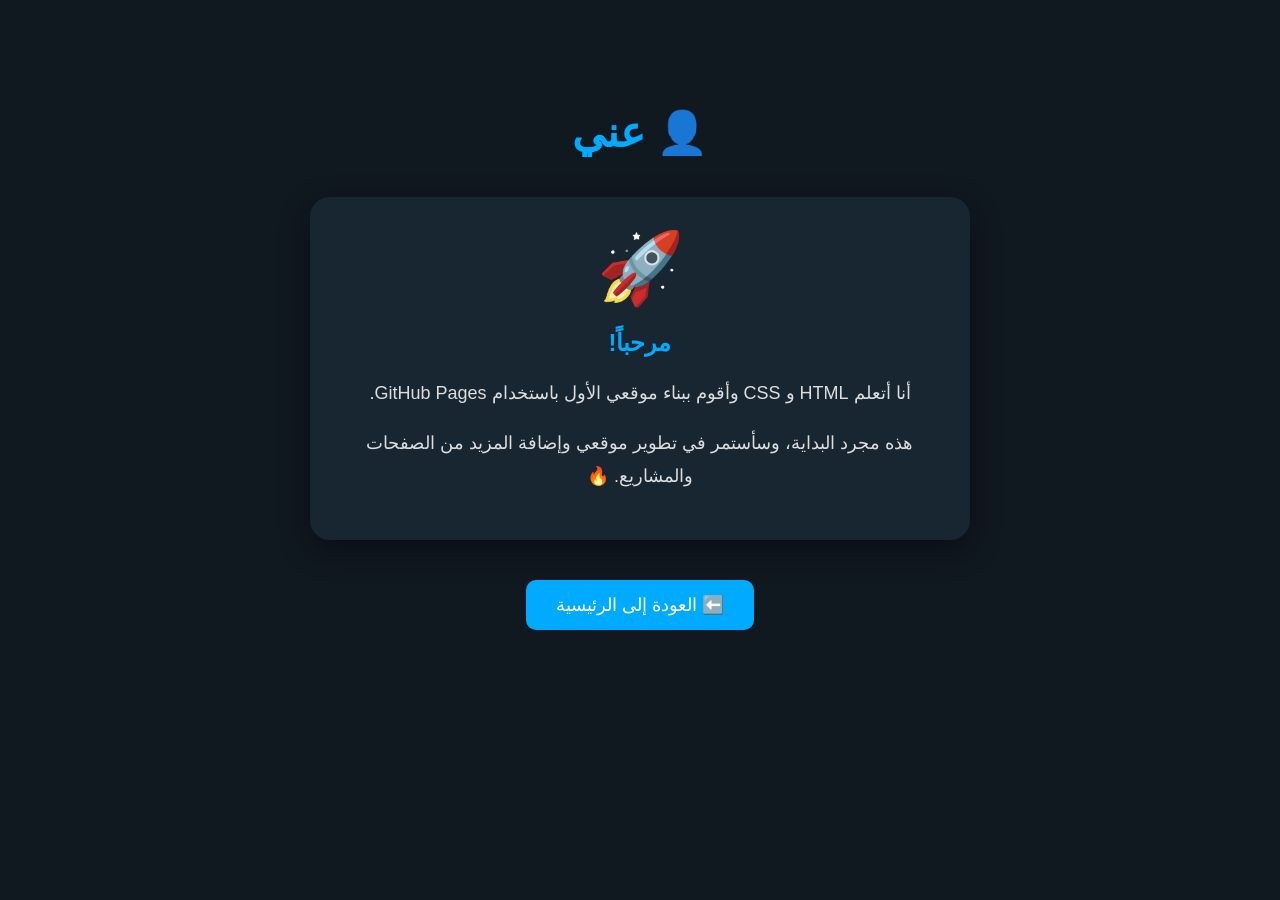
==== about.html @ 745a2730 "Add about.html for personal introduction" ====
<!DOCTYPE html>
<html lang="ar" dir="rtl">

<head>

    <meta charset="UTF-8">
    <meta name="viewport" content="width=device-width, initial-scale=1.0">

    <title>عني</title>

    <style>

        body {
            margin: 0;
            font-family: Arial, sans-serif;
            background: #101820;
            color: white;
            text-align: center;
        }

        .container {
            padding-top: 80px;
        }

        h1 {
            font-size: 42px;
            color: #00aaff;
        }

        .card {
            width: 80%;
            max-width: 600px;
            margin: 40px auto;
            padding: 30px;
            background: #182631;
            border-radius: 20px;
            box-shadow: 0 10px 30px rgba(0, 0, 0, 0.4);
        }

        .icon {
            font-size: 70px;
        }

        .card h2 {
            color: #00aaff;
        }

        .card p {
            font-size: 18px;
            color: #dddddd;
            line-height: 1.8;
        }

        .button {
            display: inline-block;
            padding: 14px 30px;
            background: #00aaff;
            color: white;
            text-decoration: none;
            border-radius: 10px;
            font-size: 18px;
            transition: 0.3s;
        }

        .button:hover {
            background: #0077cc;
            transform: scale(1.05);
        }

    </style>

</head>

<body>

    <div class="container">

        <h1>👤 عني</h1>

        <div class="card">

            <div class="icon">🚀</div>

            <h2>مرحباً!</h2>

            <p>
                أنا أتعلم HTML و CSS وأقوم ببناء
                موقعي الأول باستخدام GitHub Pages.
            </p>

            <p>
                هذه مجرد البداية، وسأستمر في تطوير موقعي وإضافة
                المزيد من الصفحات والمشاريع. 🔥
            </p>

        </div>

        <a href="index.html" class="button">
            ⬅️ العودة إلى الرئيسية
        </a>

    </div>

</body>

</html>
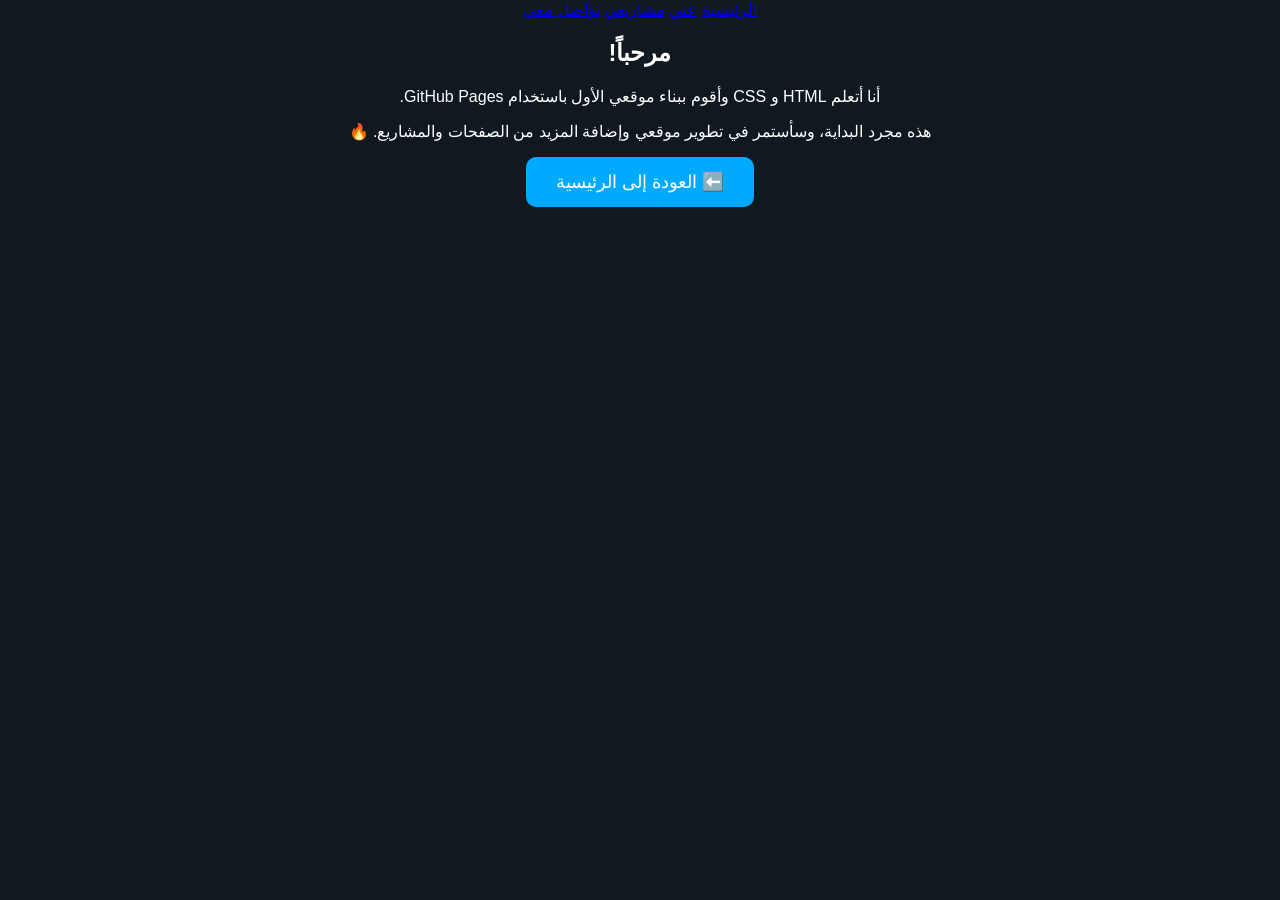
==== commit 1d4451e5: "Update about.html with navigation links Removed the previous content and added navigation links." ====
--- a/about.html
+++ b/about.html
@@ -73,14 +73,12 @@
 
 <body>
 
-    <div class="container">
-
-        <h1>👤 عني</h1>
-
-        <div class="card">
-
-            <div class="icon">🚀</div>
-
+<div class="nav-links">
+    <a href="index.html">الرئيسية</a>
+    <a href="about.html" class="active">عني</a>
+    <a href="projects.html">مشاريعي</a>
+    <a href="contact.html">تواصل معي</a>
+</div>
             <h2>مرحباً!</h2>
 
             <p>
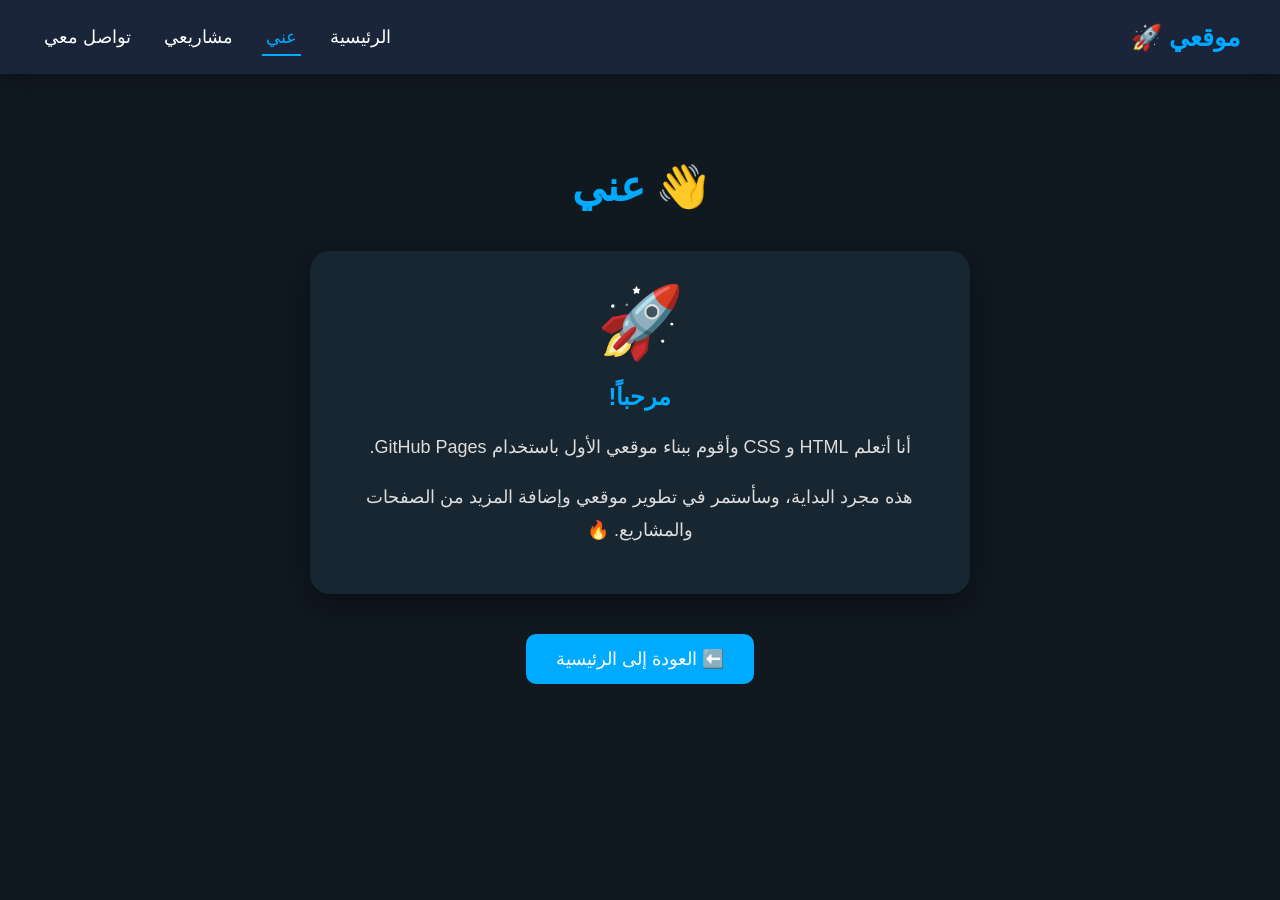
==== commit f3e788b3: "Implement responsive navbar and style updates Added a responsive navigation bar and updated styles." ====
--- a/about.html
+++ b/about.html
@@ -18,8 +18,89 @@
             text-align: center;
         }
 
+        /* =========================
+           شريط التنقل
+        ========================= */
+
+        .navbar {
+            background: rgba(27, 38, 59, 0.95);
+            padding: 18px 40px;
+
+            display: flex;
+            justify-content: space-between;
+            align-items: center;
+
+            position: sticky;
+            top: 0;
+            z-index: 1000;
+
+            box-shadow: 0 5px 20px rgba(0, 0, 0, 0.3);
+        }
+
+        .navbar h2 {
+            margin: 0;
+            color: #00a8ff;
+            font-size: 25px;
+        }
+
+        .nav-links {
+            display: flex;
+            gap: 25px;
+            align-items: center;
+        }
+
+        .nav-links a {
+            position: relative;
+
+            color: white;
+            text-decoration: none;
+            font-size: 18px;
+
+            padding: 8px 4px;
+
+            transition: 0.3s;
+        }
+
+        .nav-links a:hover {
+            color: #00a8ff;
+        }
+
+        .nav-links a::after {
+            content: "";
+
+            position: absolute;
+            bottom: 0;
+            right: 0;
+
+            width: 0;
+            height: 2px;
+
+            background: #00a8ff;
+
+            transition: 0.3s;
+        }
+
+        .nav-links a:hover::after {
+            width: 100%;
+        }
+
+        /* الصفحة الحالية */
+
+        .nav-links a.active {
+            color: #00a8ff;
+        }
+
+        .nav-links a.active::after {
+            width: 100%;
+        }
+
+
+        /* =========================
+           المحتوى
+        ========================= */
+
         .container {
-            padding-top: 80px;
+            padding: 60px 20px;
         }
 
         h1 {
@@ -27,14 +108,32 @@
             color: #00aaff;
         }
 
+
+        /* =========================
+           البطاقة
+        ========================= */
+
         .card {
             width: 80%;
             max-width: 600px;
+
             margin: 40px auto;
+
             padding: 30px;
+
             background: #182631;
+
             border-radius: 20px;
+
             box-shadow: 0 10px 30px rgba(0, 0, 0, 0.4);
+
+            transition: 0.3s;
+        }
+
+        .card:hover {
+            transform: translateY(-8px);
+
+            box-shadow: 0 15px 35px rgba(0, 0, 0, 0.45);
         }
 
         .icon {
@@ -51,35 +150,133 @@
             line-height: 1.8;
         }
 
+
+        /* =========================
+           الزر
+        ========================= */
+
         .button {
             display: inline-block;
+
             padding: 14px 30px;
+
             background: #00aaff;
+
             color: white;
+
             text-decoration: none;
+
             border-radius: 10px;
+
             font-size: 18px;
+
             transition: 0.3s;
         }
 
         .button:hover {
             background: #0077cc;
+
             transform: scale(1.05);
         }
 
+
+        /* =========================
+           الهاتف 📱
+        ========================= */
+
+        @media (max-width: 700px) {
+
+            .navbar {
+                padding: 15px 20px;
+
+                flex-direction: column;
+
+                gap: 15px;
+            }
+
+            .nav-links {
+                gap: 15px;
+
+                flex-wrap: wrap;
+
+                justify-content: center;
+            }
+
+            .nav-links a {
+                font-size: 16px;
+            }
+
+            .container {
+                padding: 45px 15px;
+            }
+
+            h1 {
+                font-size: 35px;
+            }
+
+            .card {
+                width: 100%;
+                padding: 25px;
+            }
+
+        }
+
     </style>
 
 </head>
 
+
 <body>
 
-<div class="nav-links">
-    <a href="index.html">الرئيسية</a>
-    <a href="about.html" class="active">عني</a>
-    <a href="projects.html">مشاريعي</a>
-    <a href="contact.html">تواصل معي</a>
-</div>
-            <h2>مرحباً!</h2>
+
+    <!-- =========================
+         شريط التنقل
+    ========================= -->
+
+    <nav class="navbar">
+
+        <h2>موقعي 🚀</h2>
+
+        <div class="nav-links">
+
+            <a href="index.html">
+                الرئيسية
+            </a>
+
+            <a href="about.html" class="active">
+                عني
+            </a>
+
+            <a href="projects.html">
+                مشاريعي
+            </a>
+
+            <a href="contact.html">
+                تواصل معي
+            </a>
+
+        </div>
+
+    </nav>
+
+
+    <!-- =========================
+         المحتوى
+    ========================= -->
+
+    <div class="container">
+
+        <h1>👋 عني</h1>
+
+        <div class="card">
+
+            <div class="icon">
+                🚀
+            </div>
+
+            <h2>
+                مرحباً!
+            </h2>
 
             <p>
                 أنا أتعلم HTML و CSS وأقوم ببناء
@@ -87,11 +284,12 @@
             </p>
 
             <p>
-                هذه مجرد البداية، وسأستمر في تطوير موقعي وإضافة
-                المزيد من الصفحات والمشاريع. 🔥
+                هذه مجرد البداية، وسأستمر في تطوير
+                موقعي وإضافة المزيد من الصفحات والمشاريع. 🔥
             </p>
 
         </div>
+
 
         <a href="index.html" class="button">
             ⬅️ العودة إلى الرئيسية
@@ -99,6 +297,8 @@
 
     </div>
 
+
 </body>
 
 </html>
+
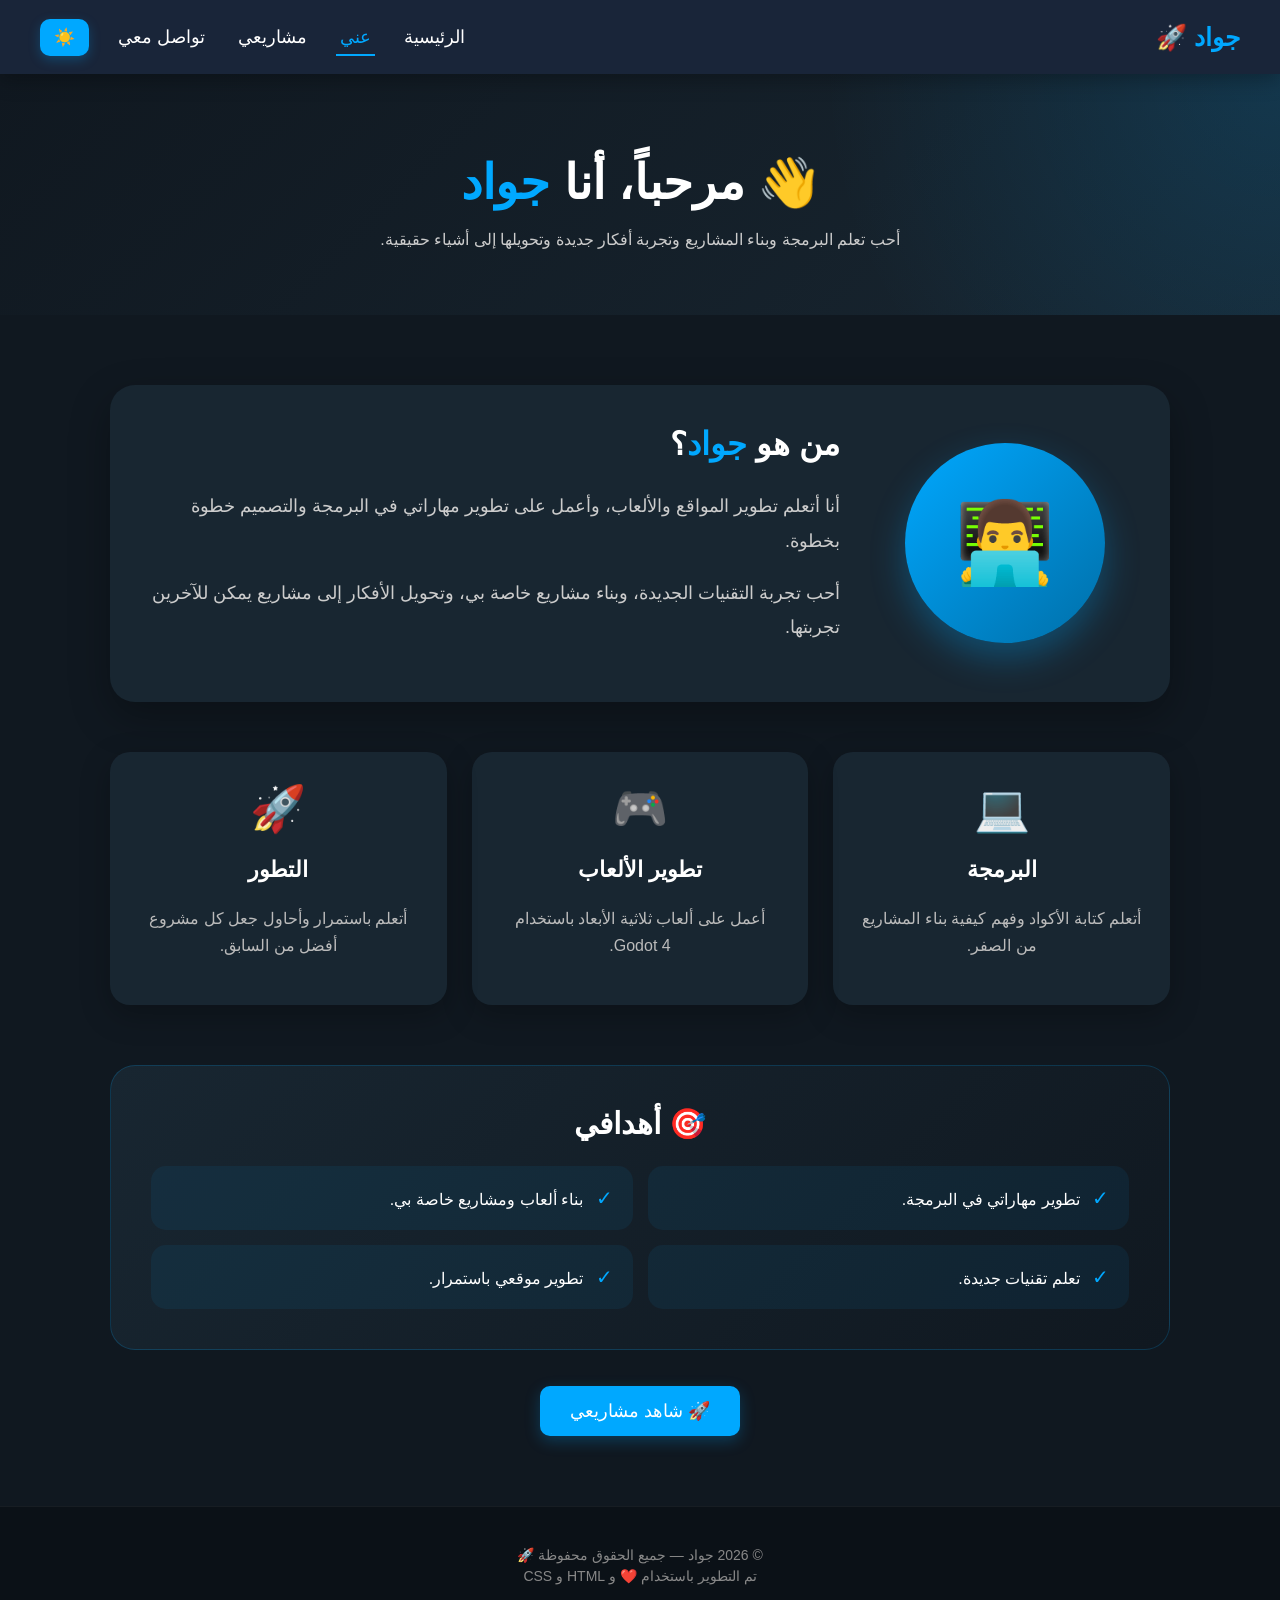
==== commit a3e93a7b: "Enhance about.html with new styles and content Updated the about page with new styles, content, and " ====
--- a/about.html
+++ b/about.html
@@ -2,240 +2,359 @@
 <html lang="ar" dir="rtl">
 
 <head>
-
     <meta charset="UTF-8">
     <meta name="viewport" content="width=device-width, initial-scale=1.0">
 
-    <title>عني</title>
+    <title>عني | جواد</title>
+
+    <link rel="stylesheet" href="style.css">
 
     <style>
 
-        body {
-            margin: 0;
-            font-family: Arial, sans-serif;
-            background: #101820;
-            color: white;
+        /* =========================
+           صفحة عني
+        ========================== */
+
+        .about-hero {
+            padding: 80px 20px 60px;
+
+            background:
+                radial-gradient(
+                    circle at top right,
+                    rgba(0, 168, 255, 0.15),
+                    transparent 35%
+                ),
+                linear-gradient(
+                    135deg,
+                    #101820,
+                    #182631
+                );
+        }
+
+        .about-hero h1 {
+            font-size: 48px;
+
+            margin: 0 0 15px;
+        }
+
+        .about-hero h1 span {
+            color: #00a8ff;
+        }
+
+        .about-hero p {
+            max-width: 700px;
+
+            margin: auto;
+
+            color: #cccccc;
+
+            line-height: 1.8;
+        }
+
+
+        /* =========================
+           بطاقة التعريف
+        ========================== */
+
+        .about-container {
+            max-width: 1100px;
+
+            margin: auto;
+
+            padding: 70px 20px;
+        }
+
+        .about-profile {
+            display: grid;
+
+            grid-template-columns: 250px 1fr;
+
+            gap: 40px;
+
+            align-items: center;
+
+            padding: 40px;
+
+            background: #182631;
+
+            border-radius: 25px;
+
+            box-shadow:
+                0 15px 40px rgba(0, 0, 0, 0.3);
+
+            text-align: right;
+        }
+
+
+        .profile-icon {
+            width: 200px;
+            height: 200px;
+
+            margin: auto;
+
+            display: flex;
+
+            justify-content: center;
+            align-items: center;
+
+            border-radius: 50%;
+
+            background:
+                linear-gradient(
+                    135deg,
+                    #00a8ff,
+                    #006fa8
+                );
+
+            font-size: 80px;
+
+            box-shadow:
+                0 15px 35px rgba(0, 168, 255, 0.3);
+        }
+
+        .about-profile h2 {
+            font-size: 32px;
+
+            margin-top: 0;
+        }
+
+        .about-profile h2 span {
+            color: #00a8ff;
+        }
+
+        .about-profile p {
+            color: #cccccc;
+
+            font-size: 18px;
+
+            line-height: 1.9;
+        }
+
+
+        /* =========================
+           بطاقات المعلومات
+        ========================== */
+
+        .about-grid {
+            display: grid;
+
+            grid-template-columns:
+                repeat(3, 1fr);
+
+            gap: 25px;
+
+            margin-top: 50px;
+        }
+
+        .about-box {
+            padding: 30px 25px;
+
+            background: #182631;
+
+            border-radius: 20px;
+
+            box-shadow:
+                0 10px 30px rgba(0, 0, 0, 0.25);
+
+            transition: 0.35s;
+
             text-align: center;
         }
 
+        .about-box:hover {
+            transform: translateY(-8px);
+
+            box-shadow:
+                0 15px 35px rgba(0, 168, 255, 0.12);
+        }
+
+        .about-box .icon {
+            font-size: 45px;
+
+            margin-bottom: 15px;
+        }
+
+        .about-box h3 {
+            font-size: 22px;
+        }
+
+        .about-box p {
+            color: #bbbbbb;
+
+            font-size: 16px;
+
+            line-height: 1.7;
+        }
+
+
         /* =========================
-           شريط التنقل
-        ========================= */
-
-        .navbar {
-            background: rgba(27, 38, 59, 0.95);
-            padding: 18px 40px;
-
-            display: flex;
-            justify-content: space-between;
-            align-items: center;
-
-            position: sticky;
-            top: 0;
-            z-index: 1000;
-
-            box-shadow: 0 5px 20px rgba(0, 0, 0, 0.3);
-        }
-
-        .navbar h2 {
-            margin: 0;
+           الأهداف
+        ========================== */
+
+        .goals {
+            margin-top: 60px;
+
+            padding: 40px;
+
+            background:
+                linear-gradient(
+                    135deg,
+                    #182631,
+                    #101820
+                );
+
+            border-radius: 25px;
+
+            border: 1px solid rgba(0, 168, 255, 0.2);
+        }
+
+        .goals h2 {
+            font-size: 30px;
+
+            margin-top: 0;
+        }
+
+        .goal-list {
+            display: grid;
+
+            grid-template-columns:
+                repeat(2, 1fr);
+
+            gap: 15px;
+
+            margin-top: 25px;
+        }
+
+        .goal {
+            padding: 20px;
+
+            background: rgba(0, 168, 255, 0.07);
+
+            border-radius: 15px;
+
+            text-align: right;
+
+            transition: 0.3s;
+        }
+
+        .goal:hover {
+            transform: translateX(-5px);
+
+            background: rgba(0, 168, 255, 0.12);
+        }
+
+        .goal span {
             color: #00a8ff;
-            font-size: 25px;
-        }
-
-        .nav-links {
-            display: flex;
-            gap: 25px;
-            align-items: center;
-        }
-
-        .nav-links a {
-            position: relative;
-
-            color: white;
-            text-decoration: none;
-            font-size: 18px;
-
-            padding: 8px 4px;
-
-            transition: 0.3s;
-        }
-
-        .nav-links a:hover {
-            color: #00a8ff;
-        }
-
-        .nav-links a::after {
-            content: "";
-
-            position: absolute;
-            bottom: 0;
-            right: 0;
-
-            width: 0;
-            height: 2px;
-
-            background: #00a8ff;
-
-            transition: 0.3s;
-        }
-
-        .nav-links a:hover::after {
-            width: 100%;
-        }
-
-        /* الصفحة الحالية */
-
-        .nav-links a.active {
-            color: #00a8ff;
-        }
-
-        .nav-links a.active::after {
-            width: 100%;
+
+            font-size: 20px;
+
+            margin-left: 8px;
         }
 
 
         /* =========================
-           المحتوى
-        ========================= */
-
-        .container {
-            padding: 60px 20px;
-        }
-
-        h1 {
-            font-size: 42px;
-            color: #00aaff;
+           الوضع الفاتح
+        ========================== */
+
+        body.light-mode .about-hero {
+            background:
+                radial-gradient(
+                    circle at top right,
+                    rgba(0, 119, 204, 0.12),
+                    transparent 35%
+                ),
+                linear-gradient(
+                    135deg,
+                    #ffffff,
+                    #eaf4ff
+                );
+        }
+
+        body.light-mode .about-hero p {
+            color: #555555;
+        }
+
+        body.light-mode .about-profile,
+        body.light-mode .about-box {
+            background: white;
+
+            box-shadow:
+                0 10px 30px rgba(0, 0, 0, 0.1);
+        }
+
+        body.light-mode .about-profile p,
+        body.light-mode .about-box p {
+            color: #555555;
+        }
+
+        body.light-mode .goals {
+            background:
+                linear-gradient(
+                    135deg,
+                    #ffffff,
+                    #eaf4ff
+                );
         }
 
 
         /* =========================
-           البطاقة
-        ========================= */
-
-        .card {
-            width: 80%;
-            max-width: 600px;
-
-            margin: 40px auto;
-
-            padding: 30px;
-
-            background: #182631;
-
-            border-radius: 20px;
-
-            box-shadow: 0 10px 30px rgba(0, 0, 0, 0.4);
-
-            transition: 0.3s;
-        }
-
-        .card:hover {
-            transform: translateY(-8px);
-
-            box-shadow: 0 15px 35px rgba(0, 0, 0, 0.45);
-        }
-
-        .icon {
-            font-size: 70px;
-        }
-
-        .card h2 {
-            color: #00aaff;
-        }
-
-        .card p {
-            font-size: 18px;
-            color: #dddddd;
-            line-height: 1.8;
-        }
-
-
-        /* =========================
-           الزر
-        ========================= */
-
-        .button {
-            display: inline-block;
-
-            padding: 14px 30px;
-
-            background: #00aaff;
-
-            color: white;
-
-            text-decoration: none;
-
-            border-radius: 10px;
-
-            font-size: 18px;
-
-            transition: 0.3s;
-        }
-
-        .button:hover {
-            background: #0077cc;
-
-            transform: scale(1.05);
-        }
-
-
-        /* =========================
-           الهاتف 📱
-        ========================= */
-
-        @media (max-width: 700px) {
-
-            .navbar {
-                padding: 15px 20px;
-
-                flex-direction: column;
-
-                gap: 15px;
-            }
-
-            .nav-links {
-                gap: 15px;
-
-                flex-wrap: wrap;
-
-                justify-content: center;
-            }
-
-            .nav-links a {
-                font-size: 16px;
-            }
-
-            .container {
-                padding: 45px 15px;
-            }
-
-            h1 {
-                font-size: 35px;
-            }
-
-            .card {
-                width: 100%;
-                padding: 25px;
+           الهاتف
+        ========================== */
+
+        @media (max-width: 800px) {
+
+            .about-profile {
+                grid-template-columns: 1fr;
+
+                text-align: center;
+            }
+
+            .about-grid {
+                grid-template-columns: 1fr;
+            }
+
+            .goal-list {
+                grid-template-columns: 1fr;
+            }
+
+        }
+
+        @media (max-width: 600px) {
+
+            .about-hero h1 {
+                font-size: 36px;
+            }
+
+            .about-profile {
+                padding: 30px 20px;
+            }
+
+            .profile-icon {
+                width: 150px;
+                height: 150px;
+
+                font-size: 60px;
+            }
+
+            .goals {
+                padding: 30px 20px;
             }
 
         }
 
     </style>
-
 </head>
 
 
 <body>
-
 
     <!-- =========================
          شريط التنقل
-    ========================= -->
+    ========================== -->
 
     <nav class="navbar">
 
-        <h2>موقعي 🚀</h2>
+        <h2>جواد 🚀</h2>
 
         <div class="nav-links">
 
@@ -255,48 +374,274 @@
                 تواصل معي
             </a>
 
+            <button
+                id="theme-button"
+                class="theme-button">
+                ☀️
+            </button>
+
         </div>
 
     </nav>
+
+
+    <!-- =========================
+         المقدمة
+    ========================== -->
+
+    <section class="about-hero">
+
+        <h1>
+            👋 مرحباً، أنا
+            <span>جواد</span>
+        </h1>
+
+        <p>
+            أحب تعلم البرمجة وبناء المشاريع
+            وتجربة أفكار جديدة وتحويلها إلى
+            أشياء حقيقية.
+        </p>
+
+    </section>
 
 
     <!-- =========================
          المحتوى
-    ========================= -->
-
-    <div class="container">
-
-        <h1>👋 عني</h1>
-
-        <div class="card">
-
-            <div class="icon">
-                🚀
+    ========================== -->
+
+    <main class="about-container">
+
+
+        <!-- بطاقة التعريف -->
+
+        <div class="about-profile">
+
+            <div class="profile-icon">
+                👨‍💻
             </div>
 
+            <div>
+
+                <h2>
+                    من هو <span>جواد</span>؟
+                </h2>
+
+                <p>
+                    أنا أتعلم تطوير المواقع والألعاب،
+                    وأعمل على تطوير مهاراتي في
+                    البرمجة والتصميم خطوة بخطوة.
+                </p>
+
+                <p>
+                    أحب تجربة التقنيات الجديدة،
+                    وبناء مشاريع خاصة بي،
+                    وتحويل الأفكار إلى مشاريع
+                    يمكن للآخرين تجربتها.
+                </p>
+
+            </div>
+
+        </div>
+
+
+        <!-- معلومات -->
+
+        <div class="about-grid">
+
+
+            <div class="about-box">
+
+                <div class="icon">
+                    💻
+                </div>
+
+                <h3>
+                    البرمجة
+                </h3>
+
+                <p>
+                    أتعلم كتابة الأكواد وفهم
+                    كيفية بناء المشاريع من الصفر.
+                </p>
+
+            </div>
+
+
+            <div class="about-box">
+
+                <div class="icon">
+                    🎮
+                </div>
+
+                <h3>
+                    تطوير الألعاب
+                </h3>
+
+                <p>
+                    أعمل على ألعاب ثلاثية الأبعاد
+                    باستخدام Godot 4.
+                </p>
+
+            </div>
+
+
+            <div class="about-box">
+
+                <div class="icon">
+                    🚀
+                </div>
+
+                <h3>
+                    التطور
+                </h3>
+
+                <p>
+                    أتعلم باستمرار وأحاول جعل
+                    كل مشروع أفضل من السابق.
+                </p>
+
+            </div>
+
+
+        </div>
+
+
+        <!-- الأهداف -->
+
+        <div class="goals">
+
             <h2>
-                مرحباً!
+                🎯 أهدافي
             </h2>
 
-            <p>
-                أنا أتعلم HTML و CSS وأقوم ببناء
-                موقعي الأول باستخدام GitHub Pages.
-            </p>
-
-            <p>
-                هذه مجرد البداية، وسأستمر في تطوير
-                موقعي وإضافة المزيد من الصفحات والمشاريع. 🔥
-            </p>
+            <div class="goal-list">
+
+                <div class="goal">
+
+                    <span>✓</span>
+
+                    تطوير مهاراتي في البرمجة.
+
+                </div>
+
+
+                <div class="goal">
+
+                    <span>✓</span>
+
+                    بناء ألعاب ومشاريع خاصة بي.
+
+                </div>
+
+
+                <div class="goal">
+
+                    <span>✓</span>
+
+                    تعلم تقنيات جديدة.
+
+                </div>
+
+
+                <div class="goal">
+
+                    <span>✓</span>
+
+                    تطوير موقعي باستمرار.
+
+                </div>
+
+            </div>
 
         </div>
 
 
-        <a href="index.html" class="button">
-            ⬅️ العودة إلى الرئيسية
+        <br><br>
+
+
+        <a href="projects.html" class="button">
+            🚀 شاهد مشاريعي
         </a>
 
-    </div>
-
+    </main>
+
+
+    <!-- =========================
+         Footer
+    ========================== -->
+
+    <footer>
+
+        <p>
+            © 2026 جواد — جميع الحقوق محفوظة 🚀
+        </p>
+
+        <p>
+            تم التطوير باستخدام ❤️ و HTML و CSS
+        </p>
+
+    </footer>
+
+
+    <!-- =========================
+         الوضع الليلي / الفاتح
+    ========================== -->
+
+    <script>
+
+        const themeButton =
+            document.getElementById("theme-button");
+
+        const savedTheme =
+            localStorage.getItem("theme");
+
+
+        if (savedTheme === "light") {
+
+            document.body.classList.add("light-mode");
+
+            themeButton.textContent = "🌙";
+
+        }
+
+
+        themeButton.addEventListener(
+            "click",
+            function () {
+
+                document.body.classList.toggle(
+                    "light-mode"
+                );
+
+
+                if (
+                    document.body.classList.contains(
+                        "light-mode"
+                    )
+                ) {
+
+                    themeButton.textContent = "🌙";
+
+                    localStorage.setItem(
+                        "theme",
+                        "light"
+                    );
+
+                } else {
+
+                    themeButton.textContent = "☀️";
+
+                    localStorage.setItem(
+                        "theme",
+                        "dark"
+                    );
+
+                }
+
+            }
+        );
+
+    </script>
 
 </body>
 
--- a/style.css
+++ b/style.css
@@ -0,0 +1,1020 @@
+/* =========================
+   الإعدادات الأساسية
+========================= */
+
+* {
+    box-sizing: border-box;
+}
+
+html {
+    scroll-behavior: smooth;
+}
+
+body {
+    margin: 0;
+    font-family: Arial, sans-serif;
+    background: #101820;
+    color: white;
+    text-align: center;
+
+    transition:
+        background 0.4s ease,
+        color 0.4s ease;
+
+    animation: pageLoad 0.7s ease;
+}
+
+@keyframes pageLoad {
+    from {
+        opacity: 0;
+        transform: translateY(10px);
+    }
+
+    to {
+        opacity: 1;
+        transform: translateY(0);
+    }
+}
+
+
+/* =========================
+   شريط التنقل
+========================= */
+
+.navbar {
+    background: rgba(27, 38, 59, 0.95);
+
+    padding: 18px 40px;
+
+    display: flex;
+    justify-content: space-between;
+    align-items: center;
+
+    position: sticky;
+    top: 0;
+
+    z-index: 1000;
+
+    box-shadow: 0 5px 20px rgba(0, 0, 0, 0.3);
+
+    backdrop-filter: blur(12px);
+
+    transition: 0.4s;
+}
+
+.navbar h2 {
+    margin: 0;
+
+    color: #00a8ff;
+
+    font-size: 25px;
+
+    transition: 0.3s;
+}
+
+.navbar h2:hover {
+    transform: scale(1.05);
+}
+
+
+/* =========================
+   روابط التنقل
+========================= */
+
+.nav-links {
+    display: flex;
+
+    gap: 25px;
+
+    align-items: center;
+}
+
+.nav-links a {
+    position: relative;
+
+    color: white;
+
+    text-decoration: none;
+
+    font-size: 18px;
+
+    padding: 8px 4px;
+
+    transition: 0.3s;
+}
+
+.nav-links a::after {
+    content: "";
+
+    position: absolute;
+
+    bottom: 0;
+    right: 0;
+
+    width: 0;
+    height: 2px;
+
+    background: #00a8ff;
+
+    transition: 0.3s;
+}
+
+.nav-links a:hover {
+    color: #00a8ff;
+}
+
+.nav-links a:hover::after {
+    width: 100%;
+}
+
+.nav-links a.active {
+    color: #00a8ff;
+}
+
+.nav-links a.active::after {
+    width: 100%;
+}
+
+
+/* =========================
+   زر الوضع
+========================= */
+
+.theme-button {
+    padding: 8px 14px !important;
+
+    border: none;
+
+    border-radius: 10px;
+
+    background: #00a8ff;
+
+    color: white;
+
+    font-size: 17px;
+
+    cursor: pointer;
+
+    transition: 0.3s;
+
+    box-shadow: 0 4px 12px rgba(0, 168, 255, 0.25);
+}
+
+.theme-button:hover {
+    background: #0097e6;
+
+    transform: scale(1.08);
+}
+
+
+/* =========================
+   Hero
+========================= */
+
+.hero {
+    min-height: 650px;
+
+    padding: 90px 8%;
+
+    display: flex;
+
+    justify-content: center;
+
+    align-items: center;
+
+    gap: 80px;
+
+    background:
+        radial-gradient(
+            circle at top right,
+            rgba(0, 168, 255, 0.18),
+            transparent 35%
+        ),
+        linear-gradient(
+            135deg,
+            #101820,
+            #182631
+        );
+}
+
+.hero-content {
+    max-width: 650px;
+}
+
+.welcome-badge {
+    display: inline-block;
+
+    padding: 10px 18px;
+
+    border-radius: 30px;
+
+    background: rgba(0, 168, 255, 0.12);
+
+    color: #00a8ff;
+
+    font-size: 17px;
+
+    margin-bottom: 20px;
+
+    border: 1px solid rgba(0, 168, 255, 0.25);
+}
+
+.hero h1 {
+    font-size: 55px;
+
+    margin: 10px 0 20px;
+}
+
+.hero h1 span {
+    color: #00a8ff;
+}
+
+.hero p {
+    color: #cccccc;
+
+    font-size: 21px;
+
+    line-height: 1.8;
+}
+
+.hero-buttons {
+    display: flex;
+
+    justify-content: center;
+
+    gap: 15px;
+
+    margin-top: 30px;
+
+    flex-wrap: wrap;
+}
+
+
+/* =========================
+   البطاقة الجانبية
+========================= */
+
+.hero-card {
+    width: 300px;
+
+    padding: 40px 30px;
+
+    border-radius: 25px;
+
+    background: rgba(24, 38, 49, 0.85);
+
+    border: 1px solid rgba(0, 168, 255, 0.2);
+
+    box-shadow:
+        0 20px 50px rgba(0, 0, 0, 0.4);
+
+    transition: 0.4s;
+}
+
+.hero-card:hover {
+    transform: translateY(-10px) rotate(1deg);
+
+    box-shadow:
+        0 25px 60px rgba(0, 168, 255, 0.15);
+}
+
+.code-icon {
+    width: 100px;
+    height: 100px;
+
+    margin: auto;
+
+    display: flex;
+
+    justify-content: center;
+    align-items: center;
+
+    border-radius: 25px;
+
+    background: #00a8ff;
+
+    color: white;
+
+    font-size: 35px;
+
+    font-weight: bold;
+
+    box-shadow:
+        0 10px 30px rgba(0, 168, 255, 0.35);
+}
+
+.hero-card h3 {
+    font-size: 25px;
+
+    margin-top: 25px;
+}
+
+.hero-card p {
+    font-size: 17px;
+}
+
+
+/* =========================
+   الأزرار
+========================= */
+
+.button {
+    display: inline-block;
+
+    padding: 14px 30px;
+
+    font-size: 18px;
+
+    border-radius: 10px;
+
+    background: #00a8ff;
+
+    color: white;
+
+    text-decoration: none;
+
+    transition: 0.3s;
+
+    box-shadow:
+        0 5px 15px rgba(0, 168, 255, 0.25);
+}
+
+.button:hover {
+    background: #0097e6;
+
+    transform:
+        translateY(-3px)
+        scale(1.03);
+
+    box-shadow:
+        0 8px 20px rgba(0, 168, 255, 0.4);
+}
+
+.secondary-button {
+    background: transparent;
+
+    border: 1px solid #00a8ff;
+
+    box-shadow: none;
+}
+
+.secondary-button:hover {
+    background: #00a8ff;
+}
+
+
+/* =========================
+   الأقسام
+========================= */
+
+.home-section {
+    padding: 90px 8%;
+
+    max-width: 1250px;
+
+    margin: auto;
+}
+
+.section-title {
+    display: flex;
+
+    justify-content: center;
+
+    align-items: center;
+
+    gap: 12px;
+
+    margin-bottom: 45px;
+}
+
+.section-title span {
+    font-size: 35px;
+}
+
+.section-title h2 {
+    font-size: 35px;
+
+    margin: 0;
+}
+
+
+/* =========================
+   بطاقة عني
+========================= */
+
+.home-card {
+    max-width: 800px;
+
+    margin: auto;
+
+    padding: 40px;
+
+    border-radius: 25px;
+
+    background: #182631;
+
+    box-shadow:
+        0 15px 40px rgba(0, 0, 0, 0.3);
+
+    transition: 0.4s;
+}
+
+.home-card:hover {
+    transform: translateY(-8px);
+}
+
+.home-card h3 {
+    font-size: 26px;
+}
+
+.home-card p {
+    color: #cccccc;
+
+    font-size: 19px;
+
+    line-height: 1.8;
+}
+
+
+/* =========================
+   رابط نصي
+========================= */
+
+.text-button {
+    display: inline-block;
+
+    margin-top: 15px;
+
+    color: #00a8ff;
+
+    text-decoration: none;
+
+    font-size: 18px;
+
+    font-weight: bold;
+
+    transition: 0.3s;
+}
+
+.text-button:hover {
+    transform: translateX(-5px);
+}
+
+
+/* =========================
+   المهارات
+========================= */
+
+.skills-grid {
+    display: grid;
+
+    grid-template-columns:
+        repeat(4, 1fr);
+
+    gap: 20px;
+}
+
+.skill-card {
+    padding: 30px 20px;
+
+    background: #182631;
+
+    border-radius: 20px;
+
+    box-shadow:
+        0 10px 30px rgba(0, 0, 0, 0.3);
+
+    transition: 0.35s;
+
+    border: 1px solid transparent;
+}
+
+.skill-card:hover {
+    transform: translateY(-10px);
+
+    border-color: #00a8ff;
+
+    box-shadow:
+        0 15px 35px rgba(0, 168, 255, 0.15);
+}
+
+.skill-icon {
+    font-size: 45px;
+
+    margin-bottom: 15px;
+}
+
+.skill-card h3 {
+    font-size: 23px;
+}
+
+.skill-card p {
+    color: #bbbbbb;
+
+    font-size: 16px;
+
+    line-height: 1.7;
+}
+
+
+/* =========================
+   الإحصائيات
+========================= */
+
+.stats-section {
+    display: flex;
+
+    justify-content: center;
+
+    gap: 20px;
+
+    flex-wrap: wrap;
+
+    padding: 70px 8%;
+
+    background: #182631;
+}
+
+.stat {
+    min-width: 180px;
+
+    padding: 30px;
+
+    border-radius: 20px;
+
+    background: #101820;
+
+    box-shadow:
+        0 10px 25px rgba(0, 0, 0, 0.25);
+}
+
+.stat strong {
+    display: block;
+
+    font-size: 42px;
+
+    color: #00a8ff;
+
+    margin-bottom: 8px;
+}
+
+.stat span {
+    color: #cccccc;
+
+    font-size: 17px;
+}
+
+
+/* =========================
+   المشاريع
+========================= */
+
+.projects-grid {
+    display: grid;
+
+    grid-template-columns:
+        repeat(3, 1fr);
+
+    gap: 25px;
+}
+
+.project-card {
+    position: relative;
+
+    padding: 35px 25px;
+
+    background: #182631;
+
+    border-radius: 22px;
+
+    box-shadow:
+        0 10px 30px rgba(0, 0, 0, 0.3);
+
+    transition: 0.4s;
+}
+
+.project-card:hover {
+    transform: translateY(-10px);
+
+    box-shadow:
+        0 20px 45px rgba(0, 0, 0, 0.4);
+}
+
+.project-icon {
+    font-size: 55px;
+
+    margin-bottom: 15px;
+}
+
+.project-card h3 {
+    font-size: 24px;
+}
+
+.project-card p {
+    color: #bbbbbb;
+
+    font-size: 17px;
+
+    line-height: 1.7;
+}
+
+.featured-project {
+    border: 1px solid #00a8ff;
+
+    box-shadow:
+        0 10px 35px rgba(0, 168, 255, 0.12);
+}
+
+.project-badge {
+    display: inline-block;
+
+    padding: 6px 12px;
+
+    border-radius: 20px;
+
+    background: rgba(0, 168, 255, 0.12);
+
+    color: #00a8ff;
+
+    font-size: 14px;
+}
+
+.coming-soon {
+    display: inline-block;
+
+    margin-top: 15px;
+
+    color: #00a8ff;
+
+    font-weight: bold;
+}
+
+
+/* =========================
+   الإنجازات
+========================= */
+
+.achievements {
+    max-width: 850px;
+
+    margin: auto;
+
+    display: flex;
+
+    flex-direction: column;
+
+    gap: 18px;
+}
+
+.achievement {
+    display: flex;
+
+    align-items: center;
+
+    text-align: right;
+
+    gap: 20px;
+
+    padding: 25px;
+
+    background: #182631;
+
+    border-radius: 18px;
+
+    transition: 0.3s;
+}
+
+.achievement:hover {
+    transform: translateX(-8px);
+}
+
+.achievement > span {
+    font-size: 38px;
+}
+
+.achievement h3 {
+    margin: 0 0 7px;
+
+    font-size: 21px;
+}
+
+.achievement p {
+    margin: 0;
+
+    color: #bbbbbb;
+
+    font-size: 16px;
+}
+
+
+/* =========================
+   قسم التواصل
+========================= */
+
+.contact-banner {
+    margin: 40px 8% 80px;
+
+    padding: 50px 30px;
+
+    border-radius: 25px;
+
+    background:
+        linear-gradient(
+            135deg,
+            #182631,
+            #101820
+        );
+
+    border: 1px solid rgba(0, 168, 255, 0.25);
+
+    display: flex;
+
+    justify-content: space-between;
+
+    align-items: center;
+
+    gap: 30px;
+}
+
+.contact-banner h2 {
+    margin: 0 0 10px;
+
+    font-size: 30px;
+}
+
+.contact-banner p {
+    margin: 0;
+
+    color: #bbbbbb;
+}
+
+
+/* =========================
+   Footer
+========================= */
+
+footer {
+    padding: 35px 20px;
+
+    background: #0b1117;
+
+    border-top: 1px solid rgba(255, 255, 255, 0.05);
+}
+
+footer p {
+    margin: 5px;
+
+    color: #888888;
+
+    font-size: 14px;
+}
+
+
+/* =========================
+   الوضع الفاتح ☀️
+========================= */
+
+body.light-mode {
+    background: #f4f7fb;
+
+    color: #182631;
+}
+
+
+/* Navbar */
+
+body.light-mode .navbar {
+    background: rgba(255, 255, 255, 0.95);
+
+    box-shadow:
+        0 5px 20px rgba(0, 0, 0, 0.12);
+}
+
+body.light-mode .navbar h2 {
+    color: #0077cc;
+}
+
+body.light-mode .nav-links a {
+    color: #182631;
+}
+
+body.light-mode .nav-links a:hover,
+body.light-mode .nav-links a.active {
+    color: #0077cc;
+}
+
+body.light-mode .nav-links a::after {
+    background: #0077cc;
+}
+
+
+/* Hero */
+
+body.light-mode .hero {
+    background:
+        radial-gradient(
+            circle at top right,
+            rgba(0, 119, 204, 0.12),
+            transparent 35%
+        ),
+        linear-gradient(
+            135deg,
+            #ffffff,
+            #eaf4ff
+        );
+}
+
+body.light-mode .hero p {
+    color: #555555;
+}
+
+body.light-mode .hero-card {
+    background: rgba(255, 255, 255, 0.9);
+
+    border-color: rgba(0, 119, 204, 0.2);
+
+    box-shadow:
+        0 20px 50px rgba(0, 0, 0, 0.12);
+}
+
+
+/* البطاقات */
+
+body.light-mode .home-card,
+body.light-mode .skill-card,
+body.light-mode .project-card,
+body.light-mode .achievement {
+    background: white;
+
+    box-shadow:
+        0 10px 30px rgba(0, 0, 0, 0.1);
+}
+
+body.light-mode .home-card p,
+body.light-mode .skill-card p,
+body.light-mode .project-card p,
+body.light-mode .achievement p {
+    color: #555555;
+}
+
+
+/* الإحصائيات */
+
+body.light-mode .stats-section {
+    background: #eaf4ff;
+}
+
+body.light-mode .stat {
+    background: white;
+
+    box-shadow:
+        0 10px 25px rgba(0, 0, 0, 0.1);
+}
+
+body.light-mode .stat span {
+    color: #555555;
+}
+
+
+/* التواصل */
+
+body.light-mode .contact-banner {
+    background:
+        linear-gradient(
+            135deg,
+            #ffffff,
+            #eaf4ff
+        );
+}
+
+
+/* Footer */
+
+body.light-mode footer {
+    background: #182631;
+}
+
+
+/* زر الوضع */
+
+body.light-mode .theme-button {
+    background: #182631;
+
+    color: white;
+}
+
+
+/* =========================
+   الهاتف 📱
+========================= */
+
+@media (max-width: 900px) {
+
+    .hero {
+        flex-direction: column;
+
+        gap: 50px;
+
+        padding: 70px 25px;
+    }
+
+    .skills-grid {
+        grid-template-columns:
+            repeat(2, 1fr);
+    }
+
+    .projects-grid {
+        grid-template-columns:
+            1fr;
+    }
+
+    .contact-banner {
+        flex-direction: column;
+
+        text-align: center;
+    }
+}
+
+
+@media (max-width: 700px) {
+
+    .navbar {
+        padding: 15px 20px;
+
+        flex-direction: column;
+
+        gap: 15px;
+    }
+
+    .nav-links {
+        gap: 14px;
+
+        flex-wrap: wrap;
+
+        justify-content: center;
+    }
+
+    .nav-links a {
+        font-size: 15px;
+    }
+
+    .hero {
+        min-height: auto;
+
+        padding: 60px 20px;
+    }
+
+    .hero h1 {
+        font-size: 38px;
+    }
+
+    .hero p {
+        font-size: 18px;
+    }
+
+    .hero-card {
+        width: 100%;
+
+        max-width: 320px;
+    }
+
+    .home-section {
+        padding: 60px 20px;
+    }
+
+    .section-title h2 {
+        font-size: 28px;
+    }
+
+    .skills-grid {
+        grid-template-columns:
+            1fr;
+    }
+
+    .stats-section {
+        padding: 50px 20px;
+    }
+
+    .stat {
+        width: 100%;
+
+        max-width: 300px;
+    }
+
+    .achievement {
+        text-align: right;
+
+        align-items: flex-start;
+    }
+
+    .contact-banner {
+        margin: 20px 20px 60px;
+
+        padding: 40px 20px;
+    }
+
+    .contact-banner h2 {
+        font-size: 25px;
+    }
+}
+
